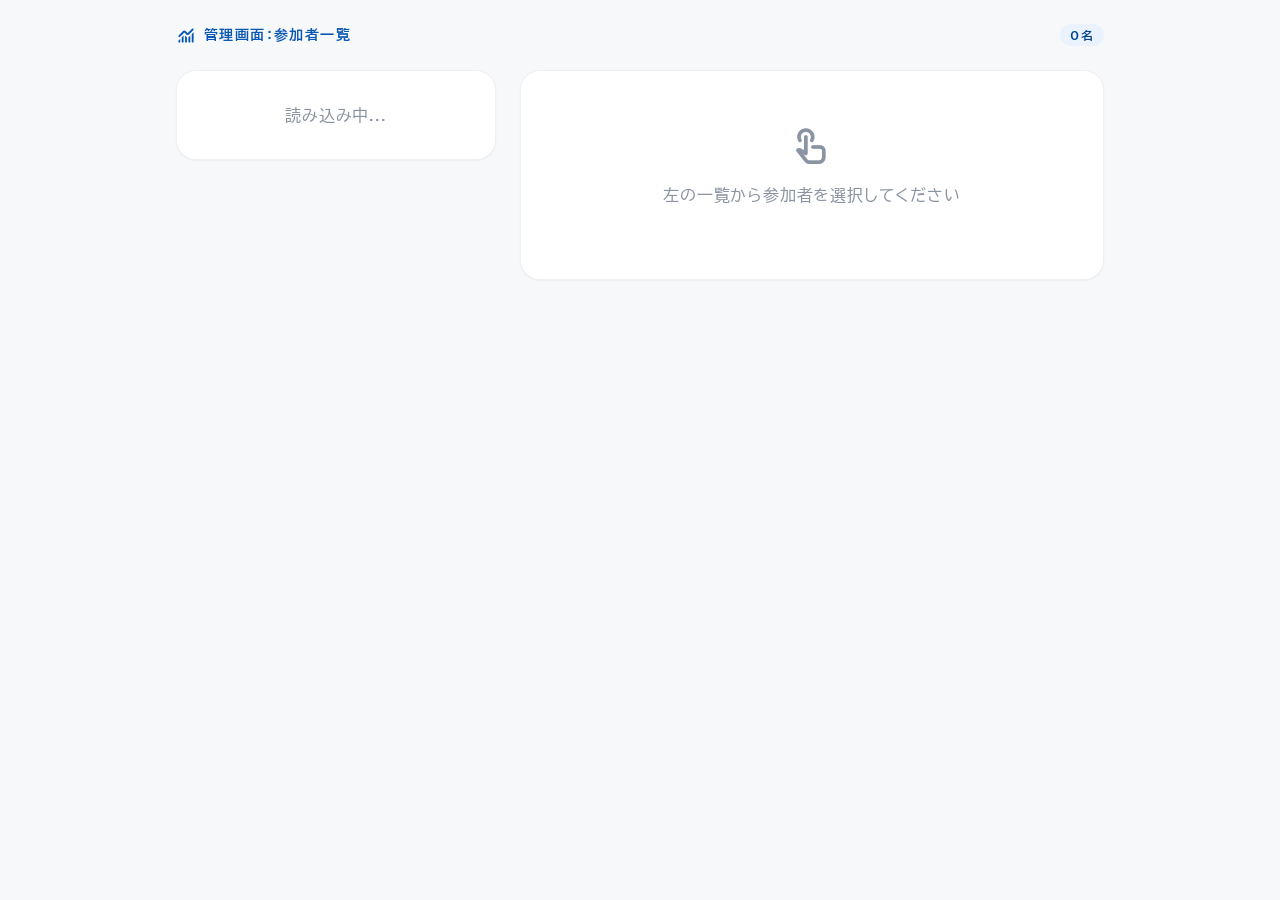
==== admin.html @ ac4592a3 "Add files via upload" ====
<!DOCTYPE html>
<html lang="ja">
<head>
<meta charset="UTF-8">
<meta name="viewport" content="width=device-width, initial-scale=1.0">
<title>管理画面：参加者一覧</title>
<link rel="preconnect" href="https://fonts.googleapis.com">
<link rel="preconnect" href="https://fonts.gstatic.com" crossorigin>
<link href="https://fonts.googleapis.com/css2?family=BIZ+UDPGothic:wght@400;700&display=swap" rel="stylesheet">
<link rel="stylesheet" href="https://fonts.googleapis.com/css2?family=Material+Symbols+Rounded:opsz,wght,FILL,GRAD@24,500,0,0&display=swap">
<link rel="stylesheet" href="style.css">
</head>
<body>
  <div class="app-shell wide">
    <div class="app-header">
      <span class="material-symbols-rounded">monitoring</span>
      <span>管理画面：参加者一覧</span>
      <span class="badge" id="countBadge" style="margin-left:auto;">0名</span>
    </div>

    <div class="admin-layout">
      <div class="card list-card">
        <div id="listArea"><div class="empty-state">読み込み中...</div></div>
      </div>
      <div class="card" id="detailArea">
        <div class="empty-state">
          <span class="material-symbols-rounded" style="font-size:40px;">touch_app</span>
          <p>左の一覧から参加者を選択してください</p>
        </div>
      </div>
    </div>
  </div>

  <script>
    // ★ここをGASのウェブアプリURL（.../exec）に書き換えてください（index.htmlと同じ値）★
    var GAS_API_URL = 'https://script.google.com/macros/s/AKfycbzTXakRT4pGZml7ieK92eAlh-xKYO5KehfLhHWnKgYFq3Y-uLMniD3NlEIYhHtgiTB4/exec';
    var POLL_INTERVAL_MS = 5000;

    var results = [];
    var selectedUserId = null;

    async function refresh() {
      try {
        // 単純なGETリクエストなのでCORSプリフライトは発生しない。
        var res = await fetch(GAS_API_URL + '?action=results');
        var json = await res.json();
        if (!json.ok) throw new Error(json.error || 'サーバーエラーが発生しました');
        results = Array.isArray(json.data) ? json.data : [];
        renderList();
        if (selectedUserId) renderDetail(selectedUserId);
      } catch (err) {
        console.error('データ取得失敗:', err);
      }
    }

    function renderList() {
      if (!Array.isArray(results)) results = [];
      document.getElementById('countBadge').textContent = results.length + '名';
      var area = document.getElementById('listArea');

      if (results.length === 0) {
        area.innerHTML = '<div class="empty-state">まだ回答者がいません</div>';
        return;
      }

      area.innerHTML = '';
      results.forEach(function (r) {
        var row = document.createElement('div');
        row.className = 'list-row' + (String(r.userId) === String(selectedUserId) ? ' active' : '');
        row.innerHTML =
          (r.imageUrl
            ? '<img class="thumb" src="' + r.imageUrl + '">'
            : '<span class="emoji">' + (r.animalEmoji || '❓') + '</span>') +
          '<div class="info">' +
            '<div class="nickname">' + escapeHtml(r.nickname) + '</div>' +
            '<div class="sub">' + escapeHtml(r.topJob || '') + '（' + escapeHtml(r.animalName || '') + '）</div>' +
          '</div>';
        row.addEventListener('click', function () {
          selectedUserId = r.userId;
          renderList();
          renderDetail(r.userId);
        });
        area.appendChild(row);
      });
    }

    function pctRows(obj) {
      if (!obj || typeof obj !== 'object') return '';
      var entries = Object.keys(obj).map(function (key) {
        return { label: key, value: Number(obj[key]) || 0 };
      }).sort(function (a, b) { return b.value - a.value; });

      return entries.map(function (e) {
        return '<div class="pct-row">' +
          '<div class="pct-label">' + escapeHtml(e.label) + '</div>' +
          '<div class="pct-track"><div class="pct-fill" style="width:' + e.value + '%"></div></div>' +
          '<div class="pct-value">' + e.value + '%</div>' +
        '</div>';
      }).join('');
    }

    function renderDetail(userId) {
      var r = (results || []).find(function (x) { return String(x.userId) === String(userId); });
      if (!r) return;
      var area = document.getElementById('detailArea');

      area.innerHTML =
        (r.imageUrl
          ? '<div class="detail-hero-img"><img src="' + r.imageUrl + '"></div>'
          : '<div class="detail-hero-emoji">' + (r.animalEmoji || '❓') + '</div>') +
        '<div class="detail-info">' +
          '<div class="muted">' + escapeHtml(r.nickname) + 'さん ・ ' + escapeHtml(r.animalName || '') + 'タイプ</div>' +
          '<div class="catchphrase">' + escapeHtml(r.catchphrase || '') + '</div>' +
          '<span class="job-chip">' + escapeHtml(r.topJob || '') + '</span>' +
        '</div>' +
        '<p>' + escapeHtml(r.personalityComment || '') + '</p>' +

        '<div class="section-title">適性職種</div>' +
        pctRows(r.jobScores) +

        '<div class="section-title">インドア / アウトドア</div>' +
        pctRows({ 'インドア': r.indoorPct, 'アウトドア': r.outdoorPct }) +

        '<div class="section-title">想定される趣味</div>' +
        '<div class="hobby-tags">' + (r.hobbies || []).map(function (h) {
          return '<span class="hobby-tag">' + escapeHtml(h) + '</span>';
        }).join('') + '</div>';
    }

    function escapeHtml(str) {
      var div = document.createElement('div');
      div.textContent = String(str == null ? '' : str);
      return div.innerHTML;
    }

    refresh();
    setInterval(refresh, POLL_INTERVAL_MS);
  </script>
</body>
</html>
---- style.css ----
/* style.css
 * GoodPatch Sparkle Designを参考にしたトークン。
 * 元はGASのStyle.html（HtmlServiceの include 用ファイル）だったものを、
 * 静的ホスティング用に純粋なCSSファイルとして切り出したもの。内容は同じ。
 */
:root {
  --font-pro: 'BIZ UDPGothic', 'Hiragino Kaku Gothic ProN', 'Yu Gothic', sans-serif;

  --color-primary-50:  #EAF2FD;
  --color-primary-100: #CFE3FB;
  --color-primary-300: #8DBEF3;
  --color-primary-500: #0969DA;
  --color-primary-600: #0857B3;
  --color-primary-700: #06438C;

  --color-neutral-0:   #FFFFFF;
  --color-neutral-50:  #F7F8FA;
  --color-neutral-100: #EEF0F3;
  --color-neutral-300: #D3D7DE;
  --color-neutral-500: #8B94A3;
  --color-neutral-700: #4A5261;
  --color-neutral-900: #1D2129;

  --color-success-500: #1A9C6B;
  --color-success-50:  #E9F9F1;
  --color-warning-500: #F5A623;
  --color-warning-50:  #FFF6E5;
  --color-negative-500:#E5484D;
  --color-negative-50: #FCEBEC;

  --fs-1: 12px; --fs-2: 14px; --fs-3: 16px; --fs-4: 18px;
  --fs-5: 20px; --fs-6: 24px; --fs-7: 28px; --fs-8: 32px;
  --lh-small: 1.25; --lh-medium: 1.5; --lh-large: 1.75;
  --ls-medium: .05em; --ls-large: .1em;

  --radius-sm: 8px; --radius-md: 12px; --radius-lg: 20px;
  --space-1: 4px; --space-2: 8px; --space-3: 12px; --space-4: 16px; --space-5: 24px; --space-6: 32px;
}

* { box-sizing: border-box; }

html, body {
  margin: 0;
  padding: 0;
  background: var(--color-neutral-50);
  color: var(--color-neutral-900);
  font-family: var(--font-pro);
  font-size: var(--fs-3);
  line-height: var(--lh-medium);
  letter-spacing: var(--ls-medium);
}

.material-symbols-rounded {
  font-variation-settings: 'opsz' 24, 'wght' 500, 'FILL' 0, 'GRAD' 0;
  vertical-align: middle;
  font-size: 20px;
}

.app-shell {
  max-width: 480px;
  margin: 0 auto;
  min-height: 100vh;
  padding: var(--space-5) var(--space-4) var(--space-6);
}
.app-shell.wide { max-width: 960px; }

.app-header {
  display: flex;
  align-items: center;
  gap: var(--space-2);
  color: var(--color-primary-600);
  font-weight: 700;
  font-size: var(--fs-2);
  letter-spacing: var(--ls-large);
  margin-bottom: var(--space-5);
}

h1 { font-size: var(--fs-7); line-height: var(--lh-medium); margin: 0 0 var(--space-2); }
h2 { font-size: var(--fs-5); line-height: var(--lh-medium); margin: 0 0 var(--space-2); }
p.lead { color: var(--color-neutral-700); margin: 0 0 var(--space-5); }

.card {
  background: var(--color-neutral-0);
  border: 1px solid var(--color-neutral-100);
  border-radius: var(--radius-lg);
  padding: var(--space-5);
  box-shadow: 0 1px 2px rgba(29,33,41,0.04);
}

label.field-label {
  display: block;
  font-size: var(--fs-2);
  font-weight: 700;
  color: var(--color-neutral-700);
  margin-bottom: var(--space-2);
}

input[type="text"] {
  width: 100%;
  font-family: var(--font-pro);
  font-size: var(--fs-4);
  padding: 14px var(--space-4);
  border-radius: var(--radius-md);
  border: 1.5px solid var(--color-neutral-300);
  outline: none;
  background: var(--color-neutral-0);
}
input[type="text"]:focus {
  border-color: var(--color-primary-500);
  box-shadow: 0 0 0 3px var(--color-primary-100);
}

.btn {
  display: inline-flex;
  align-items: center;
  justify-content: center;
  gap: var(--space-2);
  width: 100%;
  font-family: var(--font-pro);
  font-size: var(--fs-4);
  font-weight: 700;
  padding: 14px var(--space-5);
  border-radius: var(--radius-md);
  border: none;
  cursor: pointer;
  transition: transform .05s ease, opacity .15s ease;
}
.btn:active { transform: scale(0.98); }
.btn:disabled { opacity: .4; cursor: not-allowed; }

.btn-primary { background: var(--color-primary-500); color: #fff; }
.btn-primary:not(:disabled):hover { background: var(--color-primary-600); }
.btn-secondary { background: var(--color-neutral-100); color: var(--color-neutral-900); }
.btn-row { display: flex; gap: var(--space-3); margin-top: var(--space-5); }
.btn-row .btn { width: auto; flex: 1; }

.progress-track {
  height: 8px;
  background: var(--color-neutral-100);
  border-radius: 999px;
  overflow: hidden;
  margin-bottom: var(--space-2);
}
.progress-fill {
  height: 100%;
  background: var(--color-primary-500);
  border-radius: 999px;
  transition: width .25s ease;
}
.progress-label {
  font-size: var(--fs-1);
  color: var(--color-neutral-500);
  margin-bottom: var(--space-5);
}

.question-block { margin-bottom: var(--space-6); }
.question-text { font-size: var(--fs-4); font-weight: 700; margin-bottom: var(--space-3); }

.choice-card {
  display: flex;
  align-items: center;
  gap: var(--space-3);
  padding: var(--space-4);
  border: 1.5px solid var(--color-neutral-300);
  border-radius: var(--radius-md);
  margin-bottom: var(--space-2);
  cursor: pointer;
  background: var(--color-neutral-0);
}
.choice-card .dot {
  width: 18px; height: 18px;
  border-radius: 50%;
  border: 2px solid var(--color-neutral-300);
  flex: 0 0 auto;
}
.choice-card.selected {
  border-color: var(--color-primary-500);
  background: var(--color-primary-50);
}
.choice-card.selected .dot {
  border-color: var(--color-primary-500);
  background: var(--color-primary-500);
  box-shadow: inset 0 0 0 3px #fff;
}

.pct-row { display: flex; align-items: center; gap: var(--space-3); margin-bottom: var(--space-3); }
.pct-label { flex: 0 0 140px; font-size: var(--fs-2); color: var(--color-neutral-700); white-space: nowrap; overflow: hidden; text-overflow: ellipsis; }
.pct-track { flex: 1; height: 10px; background: var(--color-neutral-100); border-radius: 999px; overflow: hidden; }
.pct-fill { height: 100%; background: var(--color-primary-500); border-radius: 999px; transition: width .3s ease; }
.pct-value { flex: 0 0 40px; text-align: right; font-size: var(--fs-2); font-weight: 700; color: var(--color-neutral-900); }

.badge {
  display: inline-block;
  font-size: var(--fs-1);
  font-weight: 700;
  padding: 2px 10px;
  border-radius: 999px;
  background: var(--color-primary-50);
  color: var(--color-primary-700);
}

.center { text-align: center; }
.muted { color: var(--color-neutral-500); }
.mt-6 { margin-top: var(--space-6); }

/* ヒーロー画像（全キャラ集合絵）。縦長=スマホ用、横長=PC用 */
.hero-wrap {
  margin: 0 0 var(--space-5);
  border-radius: var(--radius-lg);
  overflow: hidden;
  background: var(--color-neutral-0);
  border: 1px solid var(--color-neutral-100);
}
.hero-wrap img { display: none; width: 100%; height: auto; }
.hero-wrap img.hero-mobile { display: block; }
@media (min-width: 700px) {
  .app-shell.entry-shell { max-width: 640px; }
  .hero-wrap img.hero-mobile { display: none; }
  .hero-wrap img.hero-pc { display: block; }
}

/* 管理画面（admin.html）用 */
.admin-layout {
  display: grid;
  grid-template-columns: 320px 1fr;
  gap: var(--space-5);
  align-items: start;
}
@media (max-width: 720px) {
  .admin-layout { grid-template-columns: 1fr; }
}
.list-card { padding: 0; overflow: hidden; }
.list-row {
  display: flex;
  align-items: center;
  gap: var(--space-3);
  padding: var(--space-4);
  border-bottom: 1px solid var(--color-neutral-100);
  cursor: pointer;
}
.list-row:hover { background: var(--color-neutral-50); }
.list-row.active { background: var(--color-primary-50); }
.list-row .emoji { font-size: 28px; flex: 0 0 auto; }
.list-row .thumb { width: 40px; height: 40px; border-radius: 50%; object-fit: cover; flex: 0 0 auto; }
.list-row .info { flex: 1; min-width: 0; }
.list-row .nickname { font-weight: 700; font-size: var(--fs-3); }
.list-row .sub { font-size: var(--fs-1); color: var(--color-neutral-500); }
.empty-state { padding: var(--space-6); text-align: center; color: var(--color-neutral-500); }

.detail-hero-img {
  width: 100%;
  background: var(--color-primary-50);
  border-radius: var(--radius-lg);
  overflow: hidden;
  margin-bottom: var(--space-5);
  display: flex;
  align-items: center;
  justify-content: center;
}
.detail-hero-img img { width: 100%; max-height: 380px; object-fit: contain; display: block; }
.detail-hero-emoji {
  width: 100%;
  aspect-ratio: 16 / 9;
  display: flex;
  align-items: center;
  justify-content: center;
  font-size: 96px;
  background: var(--color-primary-50);
  border-radius: var(--radius-lg);
  margin-bottom: var(--space-5);
}
.detail-info { text-align: center; margin-bottom: var(--space-4); }
.detail-info .catchphrase { font-size: var(--fs-6); font-weight: 700; margin: var(--space-2) 0; }
.mbti-chip,.job-chip {
  display: inline-block; margin-top: 6px;
  background: var(--color-neutral-900); color: #fff;
  font-weight: 700; letter-spacing: var(--ls-large);
  padding: 2px 12px; border-radius: 999px; font-size: var(--fs-2);
}
.section-title { font-size: var(--fs-2); font-weight: 700; color: var(--color-neutral-700); margin: var(--space-5) 0 var(--space-3); }
.hobby-tags { display: flex; flex-wrap: wrap; gap: var(--space-2); }
.hobby-tag { background: var(--color-neutral-100); border-radius: 999px; padding: 4px 12px; font-size: var(--fs-2); }
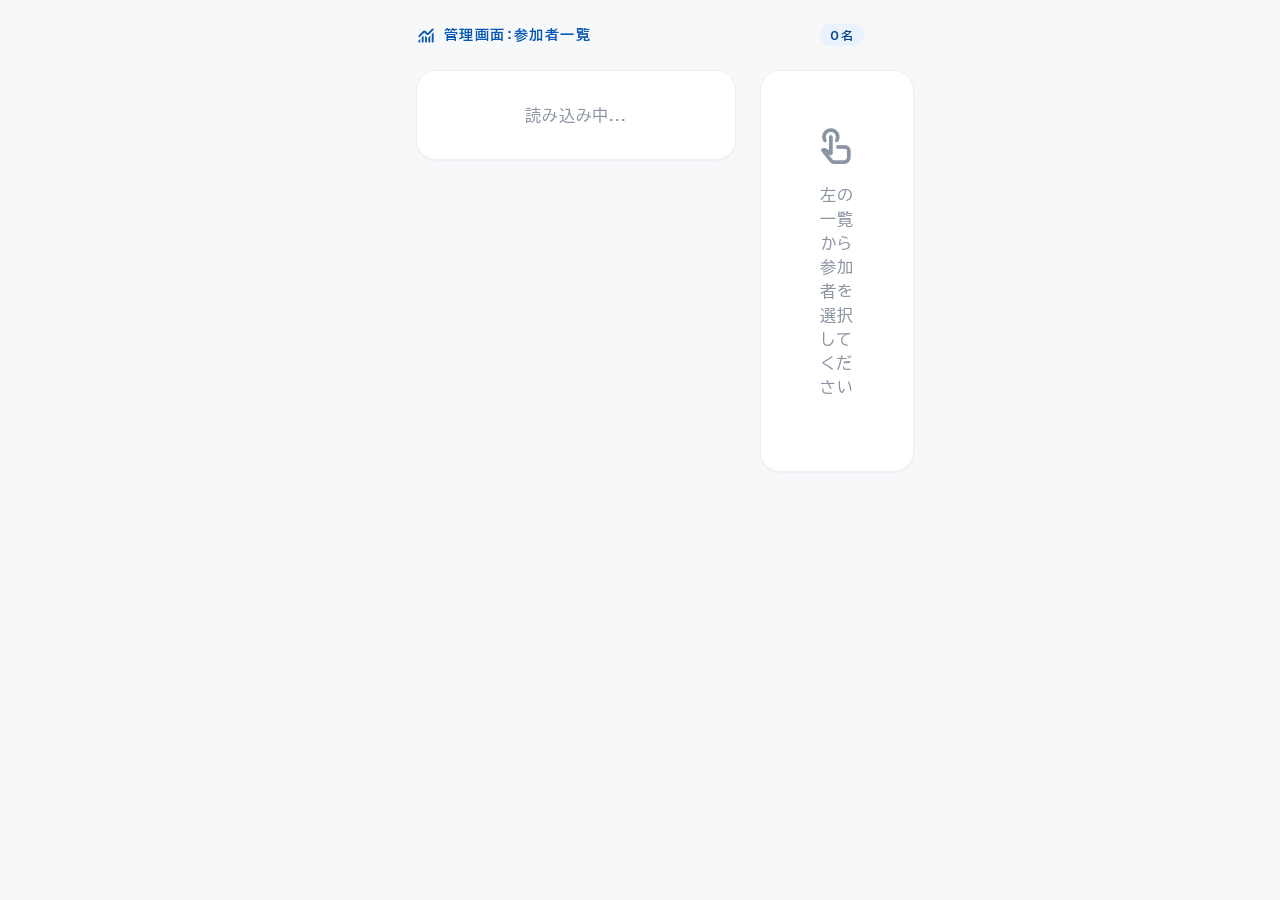
==== commit 563019b7: "Add files via upload" ====
--- a/admin.html
+++ b/admin.html
@@ -11,7 +11,7 @@
 <link rel="stylesheet" href="style.css">
 </head>
 <body>
-  <div class="app-shell wide">
+  <div class="app-shell admin-shell">
     <div class="app-header">
       <span class="material-symbols-rounded">monitoring</span>
       <span>管理画面：参加者一覧</span>
@@ -38,13 +38,40 @@
 
     var results = [];
     var selectedUserId = null;
+    var pollTimer = null;
+
+    // このURL・コードはGitHub上で公開されている前提のため、管理キーはコードに埋め込まず、
+    // ブラウザでその場で入力してもらい、このブラウザのlocalStorageにだけ保存する
+    // （ページのソースを見られても管理キーの値自体は漏れない）。
+    function getStoredAdminKey() {
+      return localStorage.getItem('admin_key') || '';
+    }
+
+    function promptForAdminKey() {
+      var key = window.prompt('管理キーを入力してください（GAS側のスクリプトプロパティ ADMIN_KEY と同じ値）');
+      if (key) localStorage.setItem('admin_key', key);
+      return key || '';
+    }
+
+    function startPolling() {
+      if (pollTimer) clearInterval(pollTimer);
+      refresh();
+      pollTimer = setInterval(refresh, POLL_INTERVAL_MS);
+    }
 
     async function refresh() {
       try {
+        var key = getStoredAdminKey();
         // 単純なGETリクエストなのでCORSプリフライトは発生しない。
-        var res = await fetch(GAS_API_URL + '?action=results');
+        var res = await fetch(GAS_API_URL + '?action=results&key=' + encodeURIComponent(key));
         var json = await res.json();
-        if (!json.ok) throw new Error(json.error || 'サーバーエラーが発生しました');
+        if (!json.ok) {
+          if (json.code === 'UNAUTHORIZED') {
+            handleUnauthorized();
+            return;
+          }
+          throw new Error(json.error || 'サーバーエラーが発生しました');
+        }
         results = Array.isArray(json.data) ? json.data : [];
         renderList();
         if (selectedUserId) renderDetail(selectedUserId);
@@ -53,6 +80,18 @@
       }
     }
 
+    function handleUnauthorized() {
+      if (pollTimer) { clearInterval(pollTimer); pollTimer = null; }
+      localStorage.removeItem('admin_key');
+      var key = promptForAdminKey();
+      if (key) {
+        startPolling();
+      } else {
+        document.getElementById('listArea').innerHTML =
+          '<div class="empty-state">管理キーが必要です。<br>ページを再読み込みしてください。</div>';
+      }
+    }
+
     function renderList() {
       if (!Array.isArray(results)) results = [];
       document.getElementById('countBadge').textContent = results.length + '名';
@@ -68,9 +107,9 @@
         var row = document.createElement('div');
         row.className = 'list-row' + (String(r.userId) === String(selectedUserId) ? ' active' : '');
         row.innerHTML =
-          (r.imageUrl
-            ? '<img class="thumb" src="' + r.imageUrl + '">'
-            : '<span class="emoji">' + (r.animalEmoji || '❓') + '</span>') +
+          (isSafeImageUrl(r.imageUrl)
+            ? '<img class="thumb" src="' + escapeHtml(r.imageUrl) + '">'
+            : '<span class="emoji">' + escapeHtml(r.animalEmoji || '❓') + '</span>') +
           '<div class="info">' +
             '<div class="nickname">' + escapeHtml(r.nickname) + '</div>' +
             '<div class="sub">' + escapeHtml(r.topJob || '') + '（' + escapeHtml(r.animalName || '') + '）</div>' +
@@ -99,32 +138,75 @@
       }).join('');
     }
 
+    // 全15職種を同じ尺度（最上位=100の相対スコア）で降順に並べる。
+    // 理由コメントはAIにトークン節約のため上位3件しか生成させていないので、4位以降は理由なしで表示する。
+    function renderJobRanking(r) {
+      var scores = (r.jobRelativeScores && typeof r.jobRelativeScores === 'object') ? r.jobRelativeScores : {};
+      var entries = Object.keys(scores).map(function (label) {
+        return { label: label, score: Number(scores[label]) || 0 };
+      }).sort(function (a, b) { return b.score - a.score; });
+
+      // 旧データ（jobRelativeScoresがまだ無い行）向けのフォールバック
+      if (entries.length === 0) {
+        entries = [{ label: r.topJob, score: 100 }];
+      }
+
+      var reasons = Array.isArray(r.topJobReasons) ? r.topJobReasons : [];
+
+      return entries.map(function (e, i) {
+        var isTop3 = i < 3;
+        var reasonHtml = (isTop3 && reasons[i]) ? '<div class="top-job-reason">' + escapeHtml(reasons[i]) + '</div>' : '';
+        return '<div class="top-job-row' + (isTop3 ? ' is-top3' : '') + '">' +
+          '<div class="top-job-head">' +
+            '<span class="top-job-rank">' + (i + 1) + '位</span>' +
+            '<span class="top-job-name">' + escapeHtml(e.label) + '</span>' +
+            '<span class="top-job-score">' + e.score + '</span>' +
+          '</div>' +
+          '<div class="pct-track"><div class="pct-fill" style="width:' + e.score + '%"></div></div>' +
+          reasonHtml +
+        '</div>';
+      }).join('');
+    }
+
     function renderDetail(userId) {
       var r = (results || []).find(function (x) { return String(x.userId) === String(userId); });
       if (!r) return;
       var area = document.getElementById('detailArea');
 
+      // PC（広い画面）では左右2カラム：左＝画像・コメント・趣味、右＝全15職種ランキング。
+      // 狭い画面では縦に積まれる（CSS側のgrid切り替え）。
       area.innerHTML =
-        (r.imageUrl
-          ? '<div class="detail-hero-img"><img src="' + r.imageUrl + '"></div>'
-          : '<div class="detail-hero-emoji">' + (r.animalEmoji || '❓') + '</div>') +
-        '<div class="detail-info">' +
-          '<div class="muted">' + escapeHtml(r.nickname) + 'さん ・ ' + escapeHtml(r.animalName || '') + 'タイプ</div>' +
-          '<div class="catchphrase">' + escapeHtml(r.catchphrase || '') + '</div>' +
-          '<span class="job-chip">' + escapeHtml(r.topJob || '') + '</span>' +
-        '</div>' +
-        '<p>' + escapeHtml(r.personalityComment || '') + '</p>' +
-
-        '<div class="section-title">適性職種</div>' +
-        pctRows(r.jobScores) +
-
-        '<div class="section-title">インドア / アウトドア</div>' +
-        pctRows({ 'インドア': r.indoorPct, 'アウトドア': r.outdoorPct }) +
-
-        '<div class="section-title">想定される趣味</div>' +
-        '<div class="hobby-tags">' + (r.hobbies || []).map(function (h) {
-          return '<span class="hobby-tag">' + escapeHtml(h) + '</span>';
-        }).join('') + '</div>';
+        '<div class="detail-grid">' +
+          '<div class="detail-col-main">' +
+            (isSafeImageUrl(r.imageUrl)
+              ? '<div class="detail-hero-img"><img src="' + escapeHtml(r.imageUrl) + '"></div>'
+              : '<div class="detail-hero-emoji">' + escapeHtml(r.animalEmoji || '❓') + '</div>') +
+            '<div class="detail-info">' +
+              '<div class="muted">' + escapeHtml(r.nickname) + 'さん ・ ' + escapeHtml(r.animalName || '') + 'タイプ</div>' +
+              '<div class="catchphrase">' + escapeHtml(r.catchphrase || '') + '</div>' +
+              '<span class="job-chip">' + escapeHtml(r.topJob || '') + '</span>' +
+            '</div>' +
+            '<p class="detail-comment">' + escapeHtml(r.personalityComment || '') + '</p>' +
+
+            '<div class="section-title">インドア / アウトドア</div>' +
+            pctRows({ 'インドア': r.indoorPct, 'アウトドア': r.outdoorPct }) +
+
+            '<div class="section-title">想定される趣味</div>' +
+            '<div class="hobby-tags">' + (r.hobbies || []).map(function (h) {
+              return '<span class="hobby-tag">' + escapeHtml(h) + '</span>';
+            }).join('') + '</div>' +
+          '</div>' +
+          '<div class="detail-col-rank">' +
+            '<div class="section-title">適性傾向ランキング（全15職種・スコアは最上位を100とした相対値）</div>' +
+            renderJobRanking(r) +
+          '</div>' +
+        '</div>';
+    }
+
+    // サーバーが返すimageUrlは本来Googleドライブの画像URLのみだが、
+    // 念のためhttps://で始まる文字列以外は信用せず絵文字表示にフォールバックする。
+    function isSafeImageUrl(url) {
+      return typeof url === 'string' && /^https:\/\//.test(url);
     }
 
     function escapeHtml(str) {
@@ -133,8 +215,7 @@
       return div.innerHTML;
     }
 
-    refresh();
-    setInterval(refresh, POLL_INTERVAL_MS);
+    startPolling();
   </script>
 </body>
 </html>
--- a/style.css
+++ b/style.css
@@ -280,3 +280,19 @@
 .section-title { font-size: var(--fs-2); font-weight: 700; color: var(--color-neutral-700); margin: var(--space-5) 0 var(--space-3); }
 .hobby-tags { display: flex; flex-wrap: wrap; gap: var(--space-2); }
 .hobby-tag { background: var(--color-neutral-100); border-radius: 999px; padding: 4px 12px; font-size: var(--fs-2); }
+
+/* 適性傾向ランキング（全15職種を同じスコアで横並び。上位3件だけ強調＋理由つき） */
+.top-job-row { margin-bottom: var(--space-3); }
+.top-job-row.is-top3 { margin-bottom: var(--space-4); }
+.top-job-head { display: flex; align-items: center; gap: var(--space-2); margin-bottom: 4px; }
+.top-job-rank {
+  font-size: var(--fs-1); font-weight: 700; color: var(--color-neutral-500);
+  background: var(--color-neutral-100); border-radius: 999px; padding: 1px 10px;
+  flex: 0 0 auto; min-width: 34px; text-align: center;
+}
+.top-job-row.is-top3 .top-job-rank { color: var(--color-primary-600); background: var(--color-primary-50); }
+.top-job-name { font-size: var(--fs-2); font-weight: 500; flex: 1; min-width: 0; }
+.top-job-row.is-top3 .top-job-name { font-size: var(--fs-3); font-weight: 700; }
+.top-job-score { font-size: var(--fs-2); font-weight: 700; color: var(--color-neutral-700); flex: 0 0 auto; }
+.top-job-row.is-top3 .top-job-score { font-size: var(--fs-4); color: var(--color-primary-600); }
+.top-job-reason { font-size: var(--fs-2); color: var(--color-neutral-700); margin-top: 6px; }
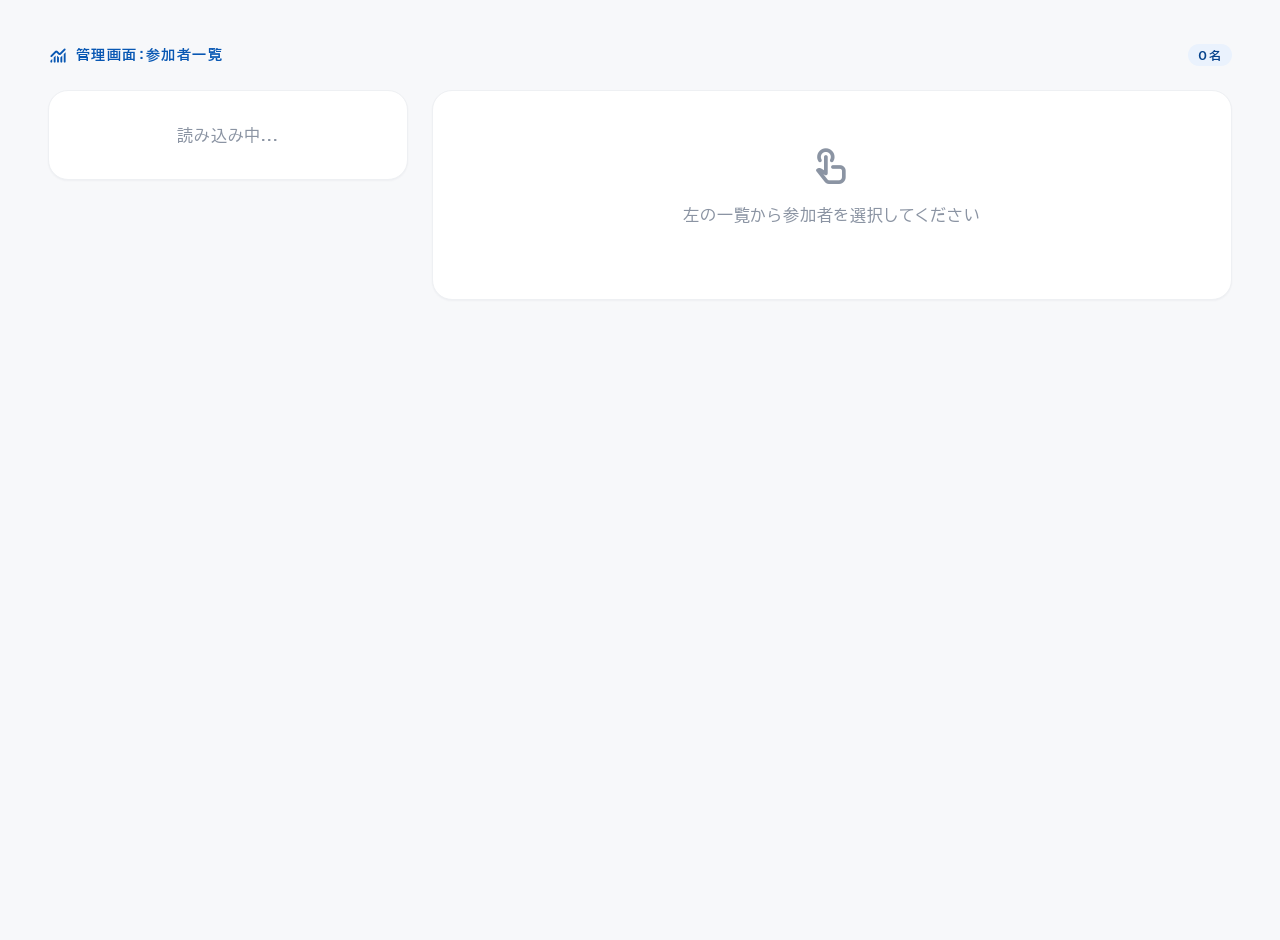
==== commit 60dbe12a: "Update admin.html" ====
--- a/admin.html
+++ b/admin.html
@@ -9,6 +9,41 @@
 <link href="https://fonts.googleapis.com/css2?family=BIZ+UDPGothic:wght@400;700&display=swap" rel="stylesheet">
 <link rel="stylesheet" href="https://fonts.googleapis.com/css2?family=Material+Symbols+Rounded:opsz,wght,FILL,GRAD@24,500,0,0&display=swap">
 <link rel="stylesheet" href="style.css">
+
+<!-- PC表示向けのワイド化スタイル -->
+<style>
+  /* 全体の最大幅制限を解除・拡大 */
+  .admin-shell {
+    max-width: 1400px !important;
+    width: 95% !important;
+    margin: 20px auto !important;
+  }
+
+  /* PC時のレイアウト：左（リスト）を適度な幅に固定し、右（詳細）を画面全体に広げる */
+  @media (min-width: 769px) {
+    .admin-layout {
+      display: grid !important;
+      grid-template-columns: 320px 1fr !important;
+      gap: 24px !important;
+      align-items: start !important;
+    }
+
+    /* 詳細画面の内部を左右2カラム（左:プロフィール・趣味 / 右:15職種ランキング）にする */
+    .detail-grid {
+      display: grid !important;
+      grid-template-columns: 1fr 1fr !important;
+      gap: 24px !important;
+      align-items: start !important;
+    }
+  }
+
+  /* 画面幅が非常に広いPCで、詳細内部をゆったり見せるための調整 */
+  @media (min-width: 1200px) {
+    .admin-layout {
+      grid-template-columns: 360px 1fr !important;
+    }
+  }
+</style>
 </head>
 <body>
   <div class="app-shell admin-shell">
@@ -40,9 +75,6 @@
     var selectedUserId = null;
     var pollTimer = null;
 
-    // このURL・コードはGitHub上で公開されている前提のため、管理キーはコードに埋め込まず、
-    // ブラウザでその場で入力してもらい、このブラウザのlocalStorageにだけ保存する
-    // （ページのソースを見られても管理キーの値自体は漏れない）。
     function getStoredAdminKey() {
       return localStorage.getItem('admin_key') || '';
     }
@@ -62,7 +94,6 @@
     async function refresh() {
       try {
         var key = getStoredAdminKey();
-        // 単純なGETリクエストなのでCORSプリフライトは発生しない。
         var res = await fetch(GAS_API_URL + '?action=results&key=' + encodeURIComponent(key));
         var json = await res.json();
         if (!json.ok) {
@@ -138,15 +169,12 @@
       }).join('');
     }
 
-    // 全15職種を同じ尺度（最上位=100の相対スコア）で降順に並べる。
-    // 理由コメントはAIにトークン節約のため上位3件しか生成させていないので、4位以降は理由なしで表示する。
     function renderJobRanking(r) {
       var scores = (r.jobRelativeScores && typeof r.jobRelativeScores === 'object') ? r.jobRelativeScores : {};
       var entries = Object.keys(scores).map(function (label) {
         return { label: label, score: Number(scores[label]) || 0 };
       }).sort(function (a, b) { return b.score - a.score; });
 
-      // 旧データ（jobRelativeScoresがまだ無い行）向けのフォールバック
       if (entries.length === 0) {
         entries = [{ label: r.topJob, score: 100 }];
       }
@@ -173,8 +201,6 @@
       if (!r) return;
       var area = document.getElementById('detailArea');
 
-      // PC（広い画面）では左右2カラム：左＝画像・コメント・趣味、右＝全15職種ランキング。
-      // 狭い画面では縦に積まれる（CSS側のgrid切り替え）。
       area.innerHTML =
         '<div class="detail-grid">' +
           '<div class="detail-col-main">' +
@@ -203,8 +229,6 @@
         '</div>';
     }
 
-    // サーバーが返すimageUrlは本来Googleドライブの画像URLのみだが、
-    // 念のためhttps://で始まる文字列以外は信用せず絵文字表示にフォールバックする。
     function isSafeImageUrl(url) {
       return typeof url === 'string' && /^https:\/\//.test(url);
     }
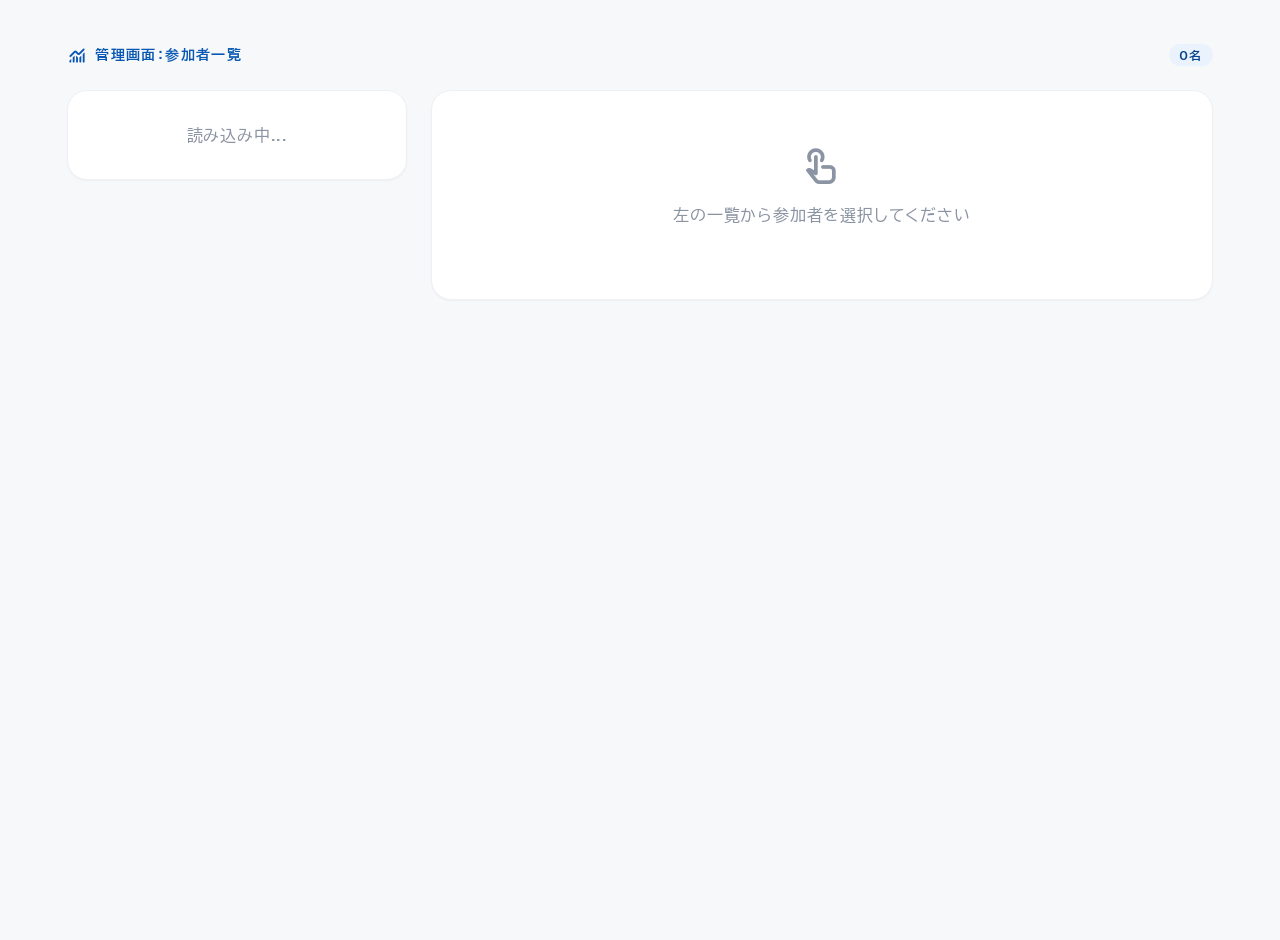
==== commit 4289fb31: "Update admin.html" ====
--- a/admin.html
+++ b/admin.html
@@ -10,37 +10,53 @@
 <link rel="stylesheet" href="https://fonts.googleapis.com/css2?family=Material+Symbols+Rounded:opsz,wght,FILL,GRAD@24,500,0,0&display=swap">
 <link rel="stylesheet" href="style.css">
 
-<!-- PC表示向けのワイド化スタイル -->
+<!-- PC表示向けの強力なワイド化スタイル -->
 <style>
-  /* 全体の最大幅制限を解除・拡大 */
+  /* 1. 親要素（html / body）のスマホ幅制限を強制解除 */
+  html, body {
+    max-width: none !important;
+    width: 100% !important;
+    margin: 0 !important;
+    padding: 0 !important;
+  }
+
+  /* 2. 管理画面シェルの幅を画面いっぱいに広げる */
+  .app-shell.admin-shell,
   .admin-shell {
     max-width: 1400px !important;
-    width: 95% !important;
+    width: 92% !important;
     margin: 20px auto !important;
+    box-sizing: border-box !important;
   }
 
-  /* PC時のレイアウト：左（リスト）を適度な幅に固定し、右（詳細）を画面全体に広げる */
+  /* 3. PC表示時の横並びレイアウト（左：一覧リスト / 右：詳細） */
   @media (min-width: 769px) {
     .admin-layout {
-      display: grid !important;
-      grid-template-columns: 320px 1fr !important;
+      display: flex !important;
+      flex-direction: row !important;
       gap: 24px !important;
-      align-items: start !important;
-    }
-
-    /* 詳細画面の内部を左右2カラム（左:プロフィール・趣味 / 右:15職種ランキング）にする */
+      align-items: flex-start !important;
+      width: 100% !important;
+    }
+
+    /* 左側の一覧リスト幅 */
+    .list-card {
+      width: 340px !important;
+      flex-shrink: 0 !important;
+    }
+
+    /* 右側の詳細エリア（残りの幅をすべて使用） */
+    #detailArea {
+      flex: 1 !important;
+      width: auto !important;
+    }
+
+    /* 詳細エリア内部を左右2列（左：プロフィール / 右：職種ランキング）に分割 */
     .detail-grid {
       display: grid !important;
       grid-template-columns: 1fr 1fr !important;
       gap: 24px !important;
       align-items: start !important;
-    }
-  }
-
-  /* 画面幅が非常に広いPCで、詳細内部をゆったり見せるための調整 */
-  @media (min-width: 1200px) {
-    .admin-layout {
-      grid-template-columns: 360px 1fr !important;
     }
   }
 </style>
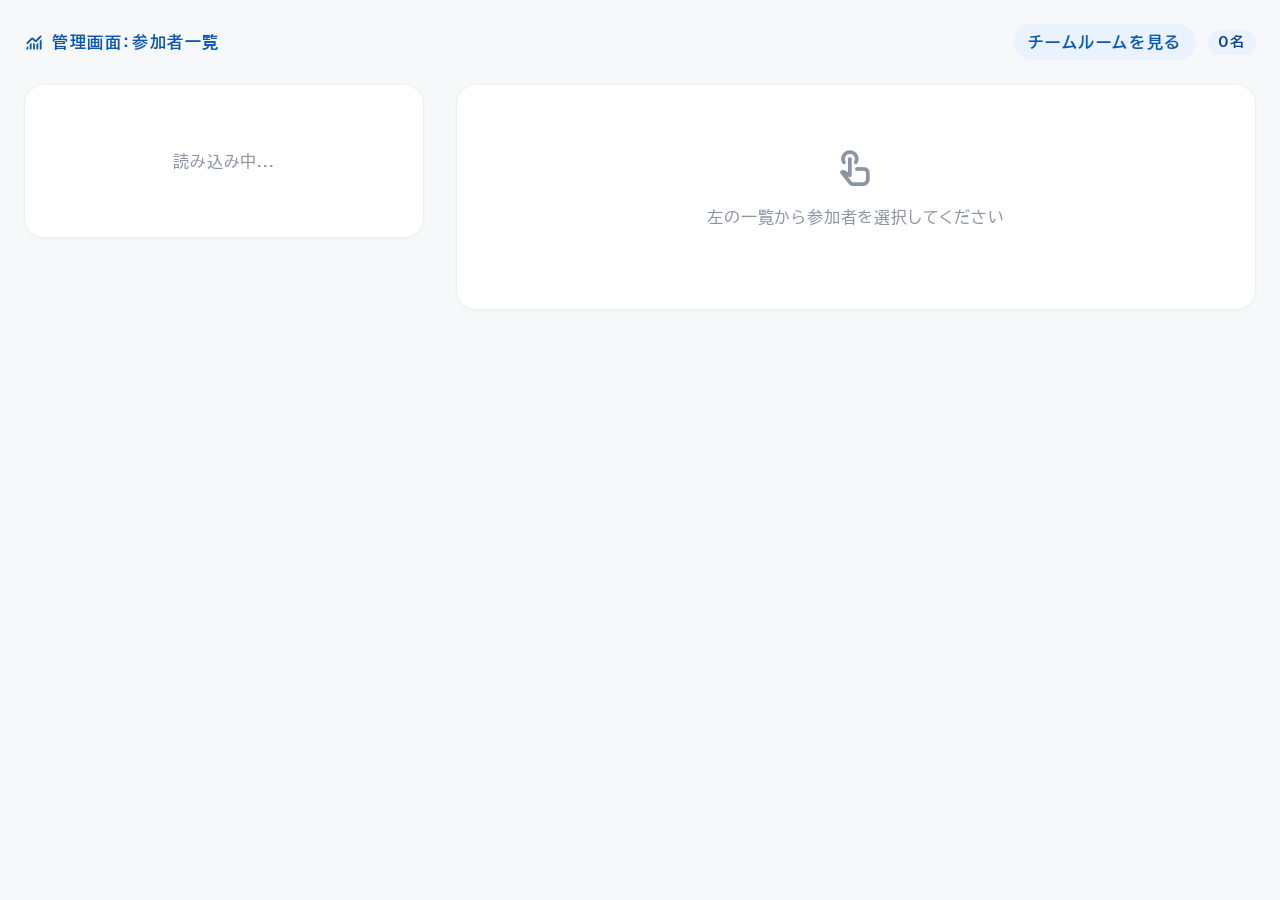
==== commit dc5d4c61: "Add files via upload" ====
--- a/admin.html
+++ b/admin.html
@@ -8,57 +8,28 @@
 <link rel="preconnect" href="https://fonts.gstatic.com" crossorigin>
 <link href="https://fonts.googleapis.com/css2?family=BIZ+UDPGothic:wght@400;700&display=swap" rel="stylesheet">
 <link rel="stylesheet" href="https://fonts.googleapis.com/css2?family=Material+Symbols+Rounded:opsz,wght,FILL,GRAD@24,500,0,0&display=swap">
-<link rel="stylesheet" href="style.css">
-
-<!-- PC表示向けの強力なワイド化スタイル -->
+<link rel="stylesheet" href="style.css?v=5">
+<script src="config.js"></script>
 <style>
-  /* 1. 親要素（html / body）のスマホ幅制限を強制解除 */
-  html, body {
-    max-width: none !important;
-    width: 100% !important;
-    margin: 0 !important;
-    padding: 0 !important;
-  }
-
-  /* 2. 管理画面シェルの幅を画面いっぱいに広げる */
-  .app-shell.admin-shell,
-  .admin-shell {
-    max-width: 1400px !important;
-    width: 92% !important;
-    margin: 20px auto !important;
-    box-sizing: border-box !important;
-  }
-
-  /* 3. PC表示時の横並びレイアウト（左：一覧リスト / 右：詳細） */
-  @media (min-width: 769px) {
-    .admin-layout {
-      display: flex !important;
-      flex-direction: row !important;
-      gap: 24px !important;
-      align-items: flex-start !important;
-      width: 100% !important;
-    }
-
-    /* 左側の一覧リスト幅 */
-    .list-card {
-      width: 340px !important;
-      flex-shrink: 0 !important;
-    }
-
-    /* 右側の詳細エリア（残りの幅をすべて使用） */
-    #detailArea {
-      flex: 1 !important;
-      width: auto !important;
-    }
-
-    /* 詳細エリア内部を左右2列（左：プロフィール / 右：職種ランキング）に分割 */
-    .detail-grid {
-      display: grid !important;
-      grid-template-columns: 1fr 1fr !important;
-      gap: 24px !important;
-      align-items: start !important;
-    }
-  }
+/* 管理画面のワイド表示。style.cssが古いキャッシュのままでも幅が狭くならないよう、admin.html側にも持たせる。 */
+.app-shell.admin-shell { max-width: 1680px; width: 100%; padding-left: 24px; padding-right: 24px; }
+.detail-grid { display: block; }
+.admin-nav { display:flex; gap:12px; align-items:center; margin-left:auto; }
+.admin-nav a { font-size: var(--fs-2); font-weight:700; color: var(--color-primary-600); text-decoration:none;
+  background: var(--color-primary-50); padding: 6px 14px; border-radius: 999px; }
+@media (min-width: 1100px) {
+  .app-shell.admin-shell { --fs-1:14px; --fs-2:16px; --fs-3:18px; --fs-4:20px; --fs-5:24px; --fs-6:30px; --fs-7:34px; --fs-8:42px; }
+  .app-shell.admin-shell .admin-layout { grid-template-columns: 400px 1fr; gap: 32px; }
+  .app-shell.admin-shell .list-card { position: sticky; top: 16px; max-height: calc(100vh - 32px); overflow-y: auto; }
+  .app-shell.admin-shell .list-row { padding: 16px 24px; }
+  .app-shell.admin-shell .list-row .thumb { width: 56px; height: 56px; }
+  .app-shell.admin-shell .list-row .emoji { font-size: 40px; }
+  .app-shell.admin-shell .card { padding: 32px; }
+  .detail-grid { display: grid; grid-template-columns: minmax(380px, 5fr) minmax(420px, 6fr); gap: 48px; align-items: start; }
+  .detail-col-rank .section-title:first-child { margin-top: 0; }
+  .detail-hero-img img { max-height: 560px; }
+  .detail-comment { font-size: var(--fs-3); line-height: 1.75; }
+}
 </style>
 </head>
 <body>
@@ -66,7 +37,7 @@
     <div class="app-header">
       <span class="material-symbols-rounded">monitoring</span>
       <span>管理画面：参加者一覧</span>
-      <span class="badge" id="countBadge" style="margin-left:auto;">0名</span>
+      <span class="admin-nav"><a href="team.html" target="_blank" rel="noopener">チームルームを見る</a><span class="badge" id="countBadge">0名</span></span>
     </div>
 
     <div class="admin-layout">
@@ -84,13 +55,16 @@
 
   <script>
     // ★ここをGASのウェブアプリURL（.../exec）に書き換えてください（index.htmlと同じ値）★
-    var GAS_API_URL = 'https://script.google.com/macros/s/AKfycbzTXakRT4pGZml7ieK92eAlh-xKYO5KehfLhHWnKgYFq3Y-uLMniD3NlEIYhHtgiTB4/exec';
+    var GAS_API_URL = (window.APP_CONFIG && window.APP_CONFIG.GAS_API_URL) || 'https://script.google.com/macros/s/AKfycbzTXakRT4pGZml7ieK92eAlh-xKYO5KehfLhHWnKgYFq3Y-uLMniD3NlEIYhHtgiTB4/exec';
     var POLL_INTERVAL_MS = 5000;
 
     var results = [];
     var selectedUserId = null;
     var pollTimer = null;
 
+    // このURL・コードはGitHub上で公開されている前提のため、管理キーはコードに埋め込まず、
+    // ブラウザでその場で入力してもらい、このブラウザのlocalStorageにだけ保存する
+    // （ページのソースを見られても管理キーの値自体は漏れない）。
     function getStoredAdminKey() {
       return localStorage.getItem('admin_key') || '';
     }
@@ -110,6 +84,7 @@
     async function refresh() {
       try {
         var key = getStoredAdminKey();
+        // 単純なGETリクエストなのでCORSプリフライトは発生しない。
         var res = await fetch(GAS_API_URL + '?action=results&key=' + encodeURIComponent(key));
         var json = await res.json();
         if (!json.ok) {
@@ -185,12 +160,15 @@
       }).join('');
     }
 
+    // 全15職種を同じ尺度（最上位=100の相対スコア）で降順に並べる。
+    // 理由コメントはAIにトークン節約のため上位3件しか生成させていないので、4位以降は理由なしで表示する。
     function renderJobRanking(r) {
       var scores = (r.jobRelativeScores && typeof r.jobRelativeScores === 'object') ? r.jobRelativeScores : {};
       var entries = Object.keys(scores).map(function (label) {
         return { label: label, score: Number(scores[label]) || 0 };
       }).sort(function (a, b) { return b.score - a.score; });
 
+      // 旧データ（jobRelativeScoresがまだ無い行）向けのフォールバック
       if (entries.length === 0) {
         entries = [{ label: r.topJob, score: 100 }];
       }
@@ -217,6 +195,8 @@
       if (!r) return;
       var area = document.getElementById('detailArea');
 
+      // PC（広い画面）では左右2カラム：左＝画像・コメント・趣味、右＝全15職種ランキング。
+      // 狭い画面では縦に積まれる（CSS側のgrid切り替え）。
       area.innerHTML =
         '<div class="detail-grid">' +
           '<div class="detail-col-main">' +
@@ -245,6 +225,8 @@
         '</div>';
     }
 
+    // サーバーが返すimageUrlは本来Googleドライブの画像URLのみだが、
+    // 念のためhttps://で始まる文字列以外は信用せず絵文字表示にフォールバックする。
     function isSafeImageUrl(url) {
       return typeof url === 'string' && /^https:\/\//.test(url);
     }
--- a/style.css
+++ b/style.css
@@ -296,3 +296,44 @@
 .top-job-score { font-size: var(--fs-2); font-weight: 700; color: var(--color-neutral-700); flex: 0 0 auto; }
 .top-job-row.is-top3 .top-job-score { font-size: var(--fs-4); color: var(--color-primary-600); }
 .top-job-reason { font-size: var(--fs-2); color: var(--color-neutral-700); margin-top: 6px; }
+
+/* リンク形式のボタン（<a class="btn">）用 */
+a.btn { text-decoration: none; }
+
+/* ===== 管理画面（admin.html）をPCで広く・大きく表示する ===== */
+.app-shell.admin-shell {
+  max-width: 1680px;
+  width: 100%;
+  padding-left: var(--space-5);
+  padding-right: var(--space-5);
+}
+.detail-grid { display: block; }
+
+@media (min-width: 1100px) {
+  /* 文字サイズのトークンを管理画面内だけ一段階大きくする（投影・大画面向け） */
+  .app-shell.admin-shell {
+    --fs-1: 14px; --fs-2: 16px; --fs-3: 18px; --fs-4: 20px;
+    --fs-5: 24px; --fs-6: 30px; --fs-7: 34px; --fs-8: 42px;
+  }
+  .app-shell.admin-shell .admin-layout { grid-template-columns: 400px 1fr; gap: var(--space-6); }
+  .app-shell.admin-shell .list-card {
+    position: sticky; top: var(--space-4);
+    max-height: calc(100vh - 2 * var(--space-4)); overflow-y: auto;
+  }
+  .app-shell.admin-shell .list-row { padding: var(--space-4) var(--space-5); }
+  .app-shell.admin-shell .list-row .thumb { width: 56px; height: 56px; }
+  .app-shell.admin-shell .list-row .emoji { font-size: 40px; }
+  .app-shell.admin-shell .card { padding: var(--space-6); }
+
+  /* 詳細：左（画像・コメント・趣味）と右（全15職種ランキング）の2カラム */
+  .detail-grid {
+    display: grid;
+    grid-template-columns: minmax(380px, 5fr) minmax(420px, 6fr);
+    gap: 48px;
+    align-items: start;
+  }
+  .detail-col-rank .section-title:first-child { margin-top: 0; }
+  .detail-hero-img img { max-height: 560px; }
+  .detail-comment { font-size: var(--fs-3); line-height: var(--lh-large); }
+  .pct-fill, .pct-track { height: 12px; }
+}
